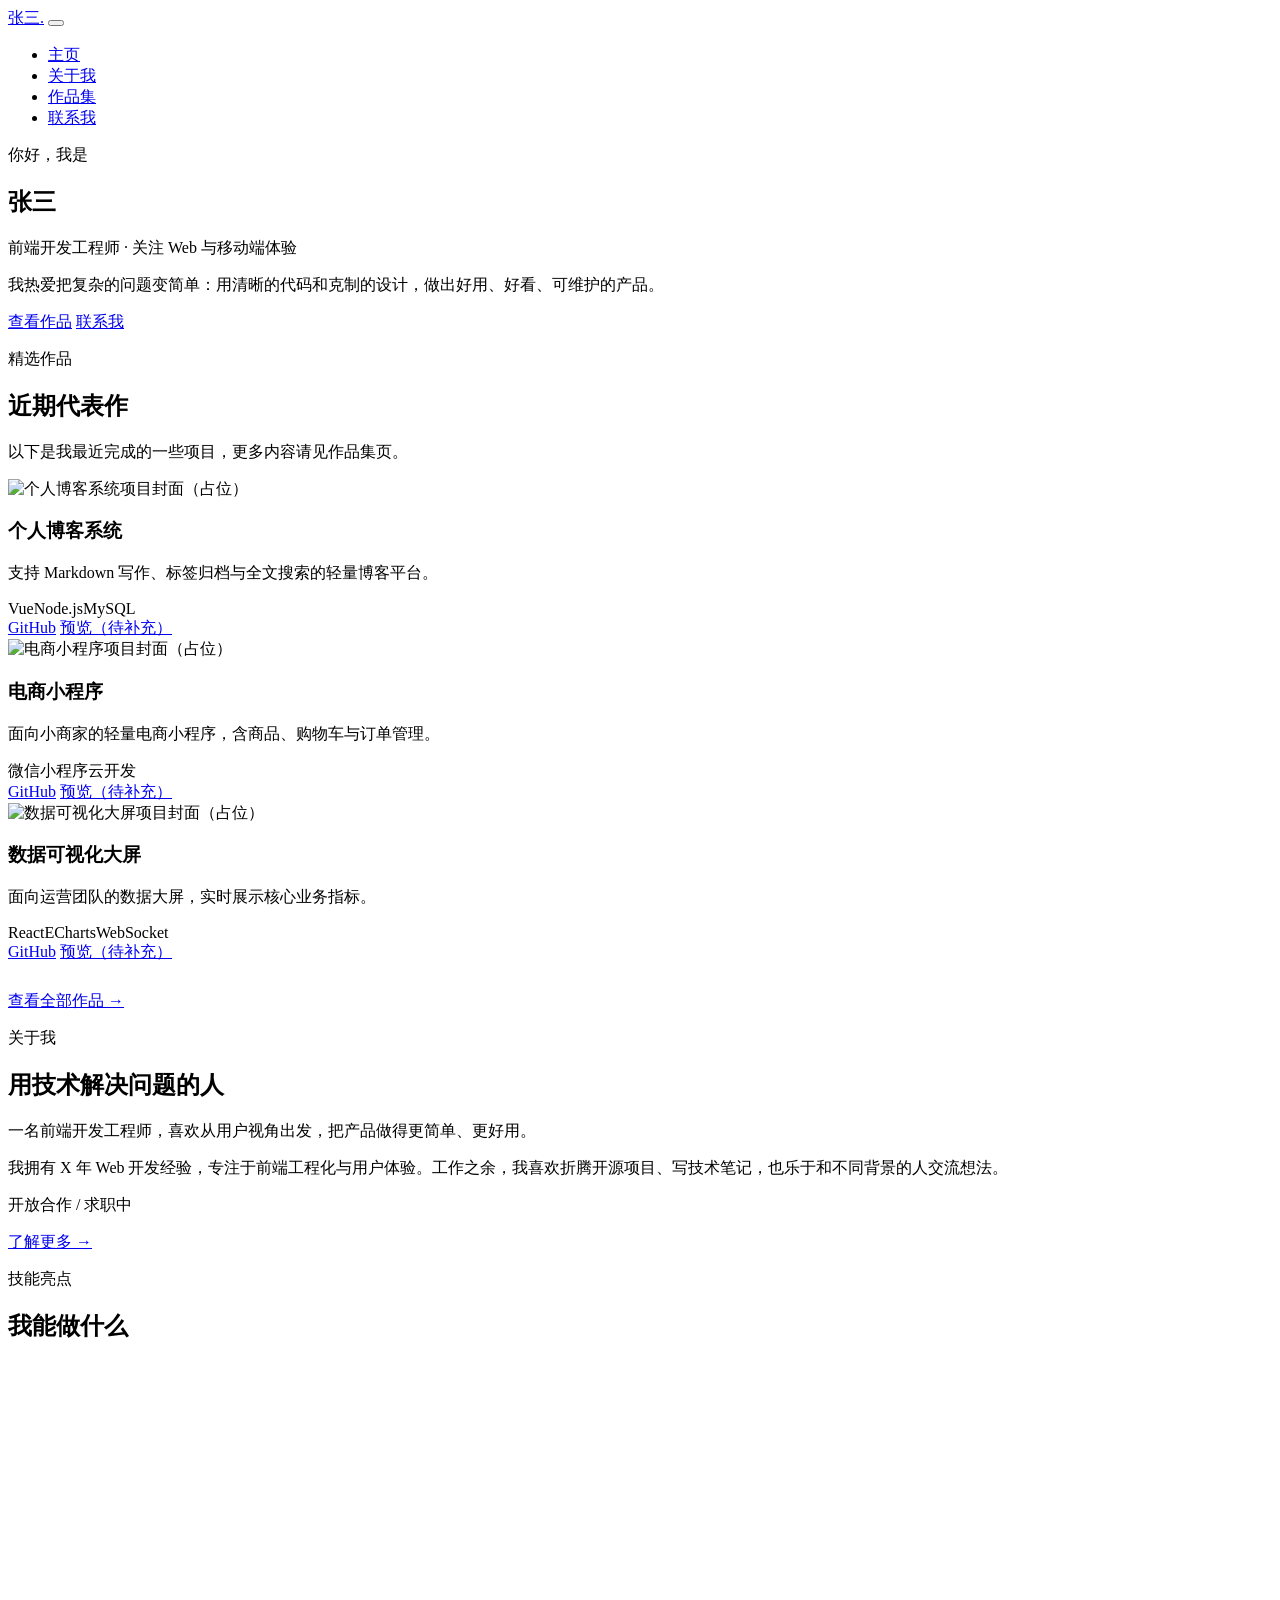
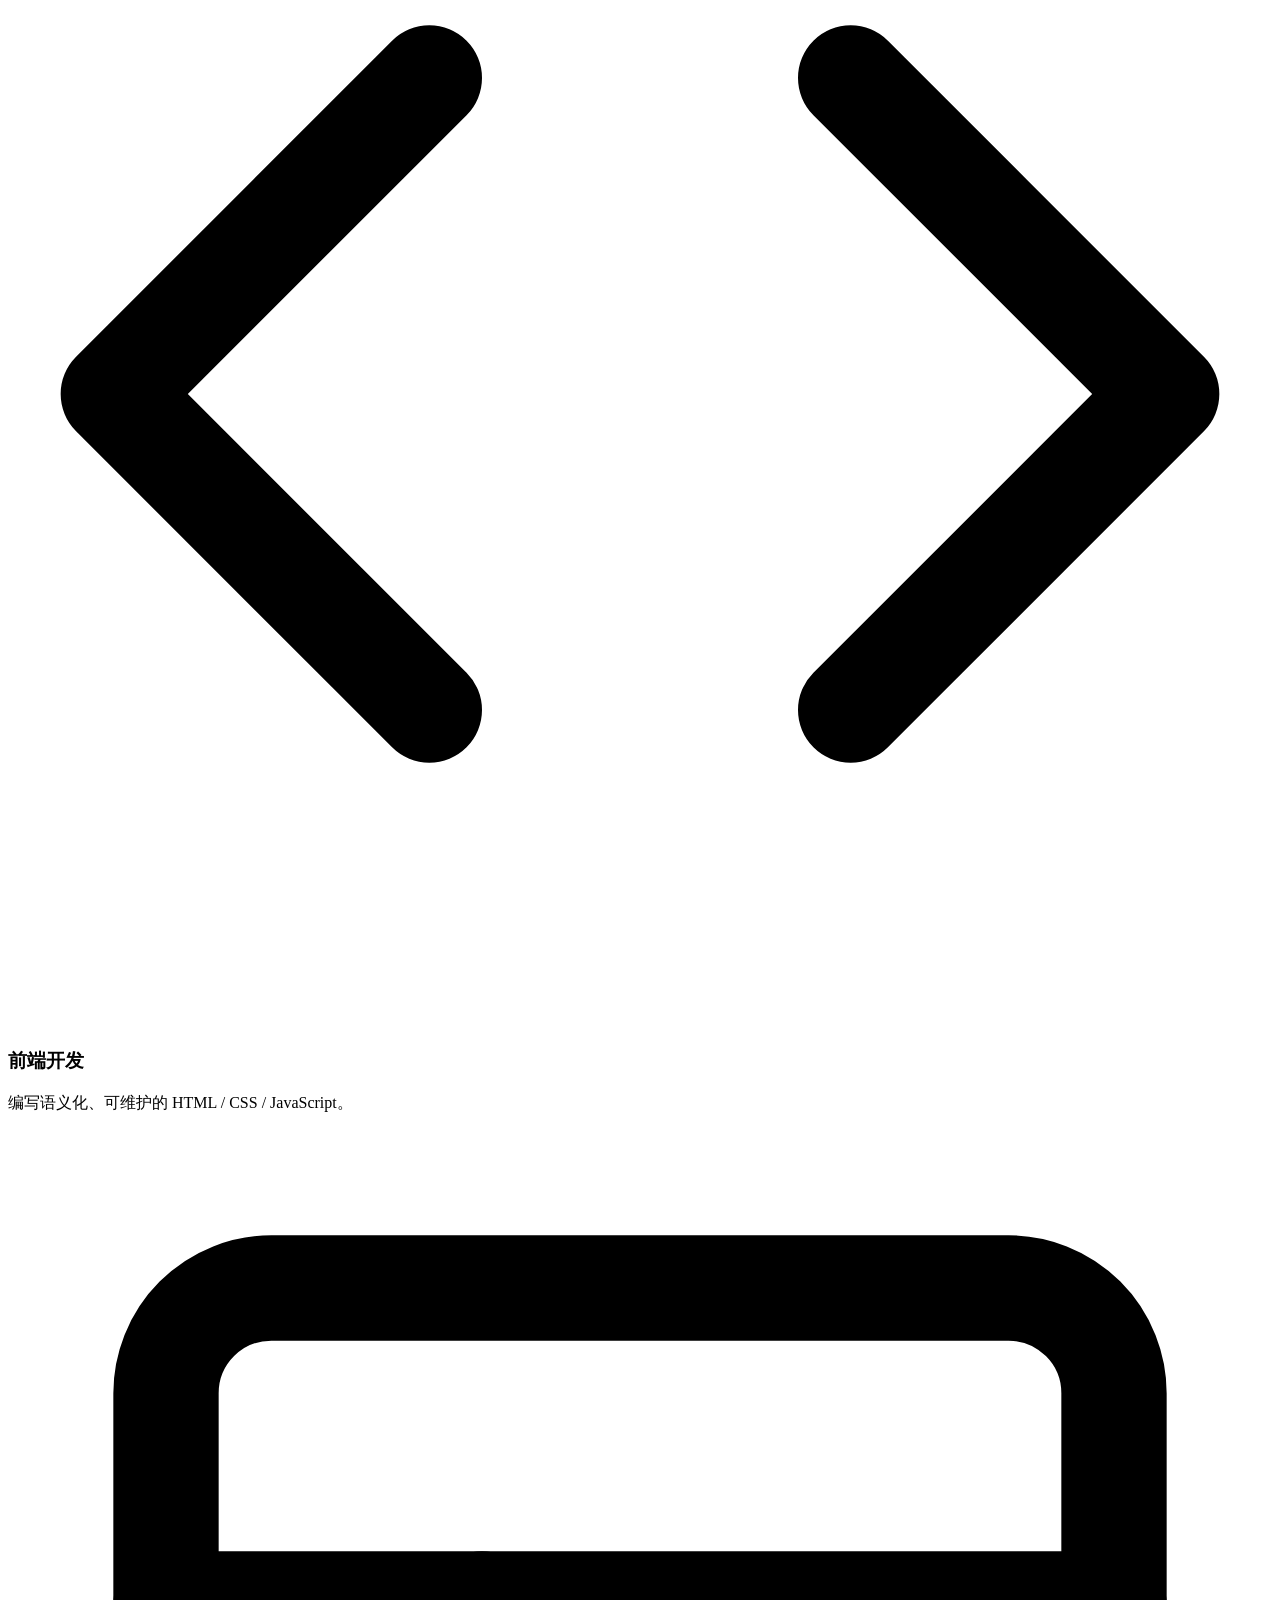
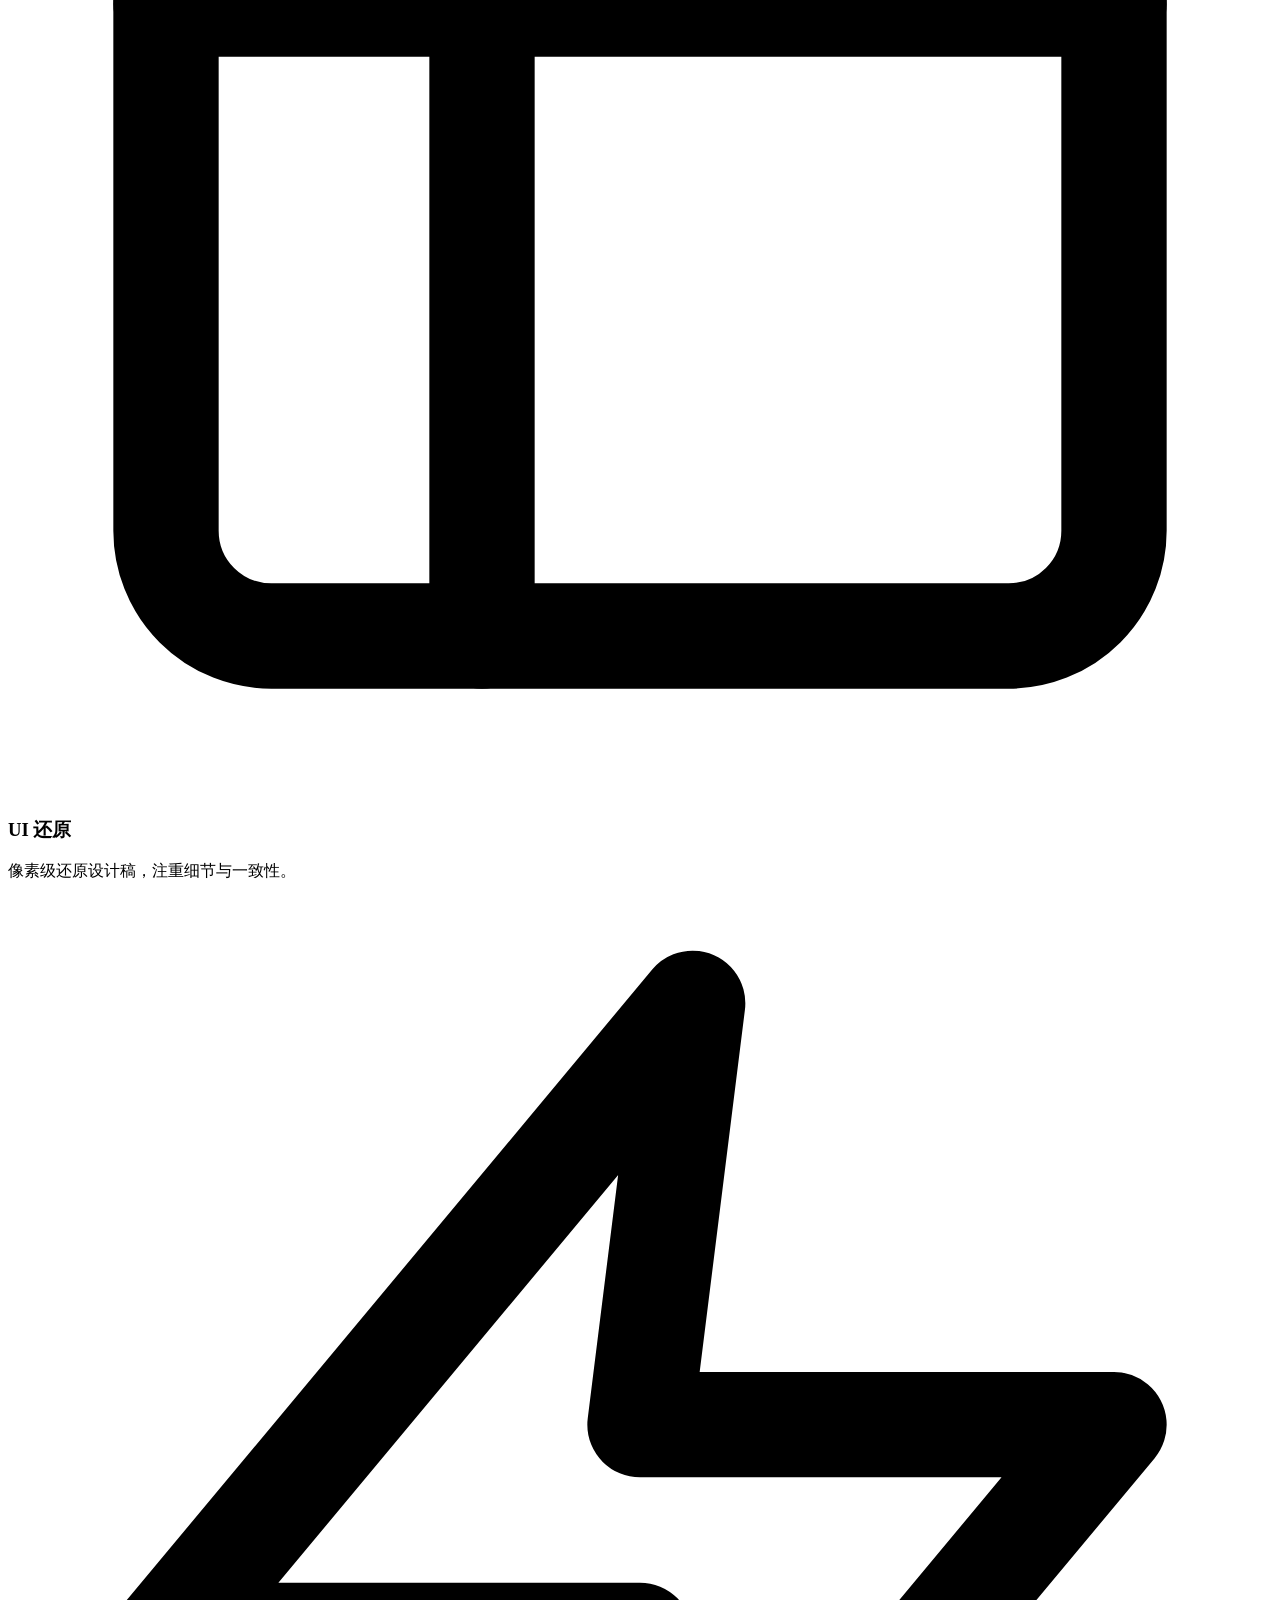
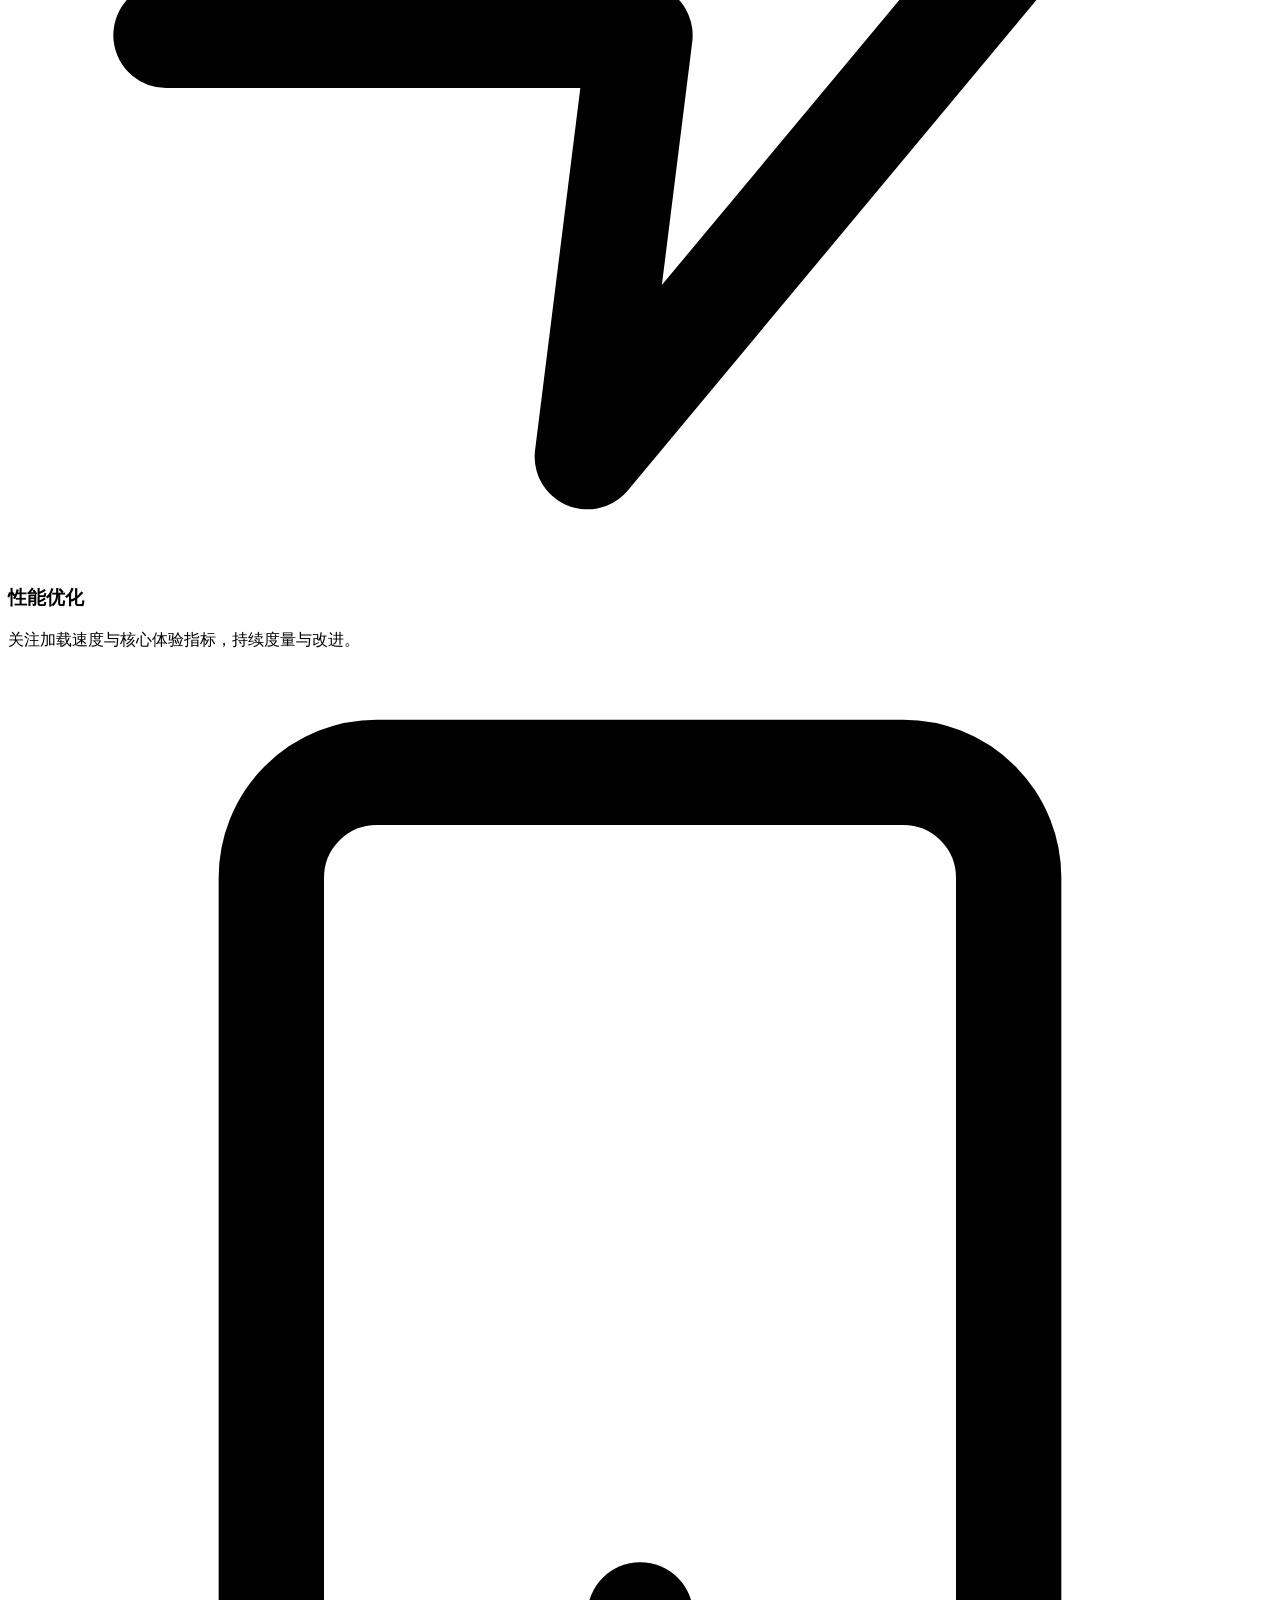
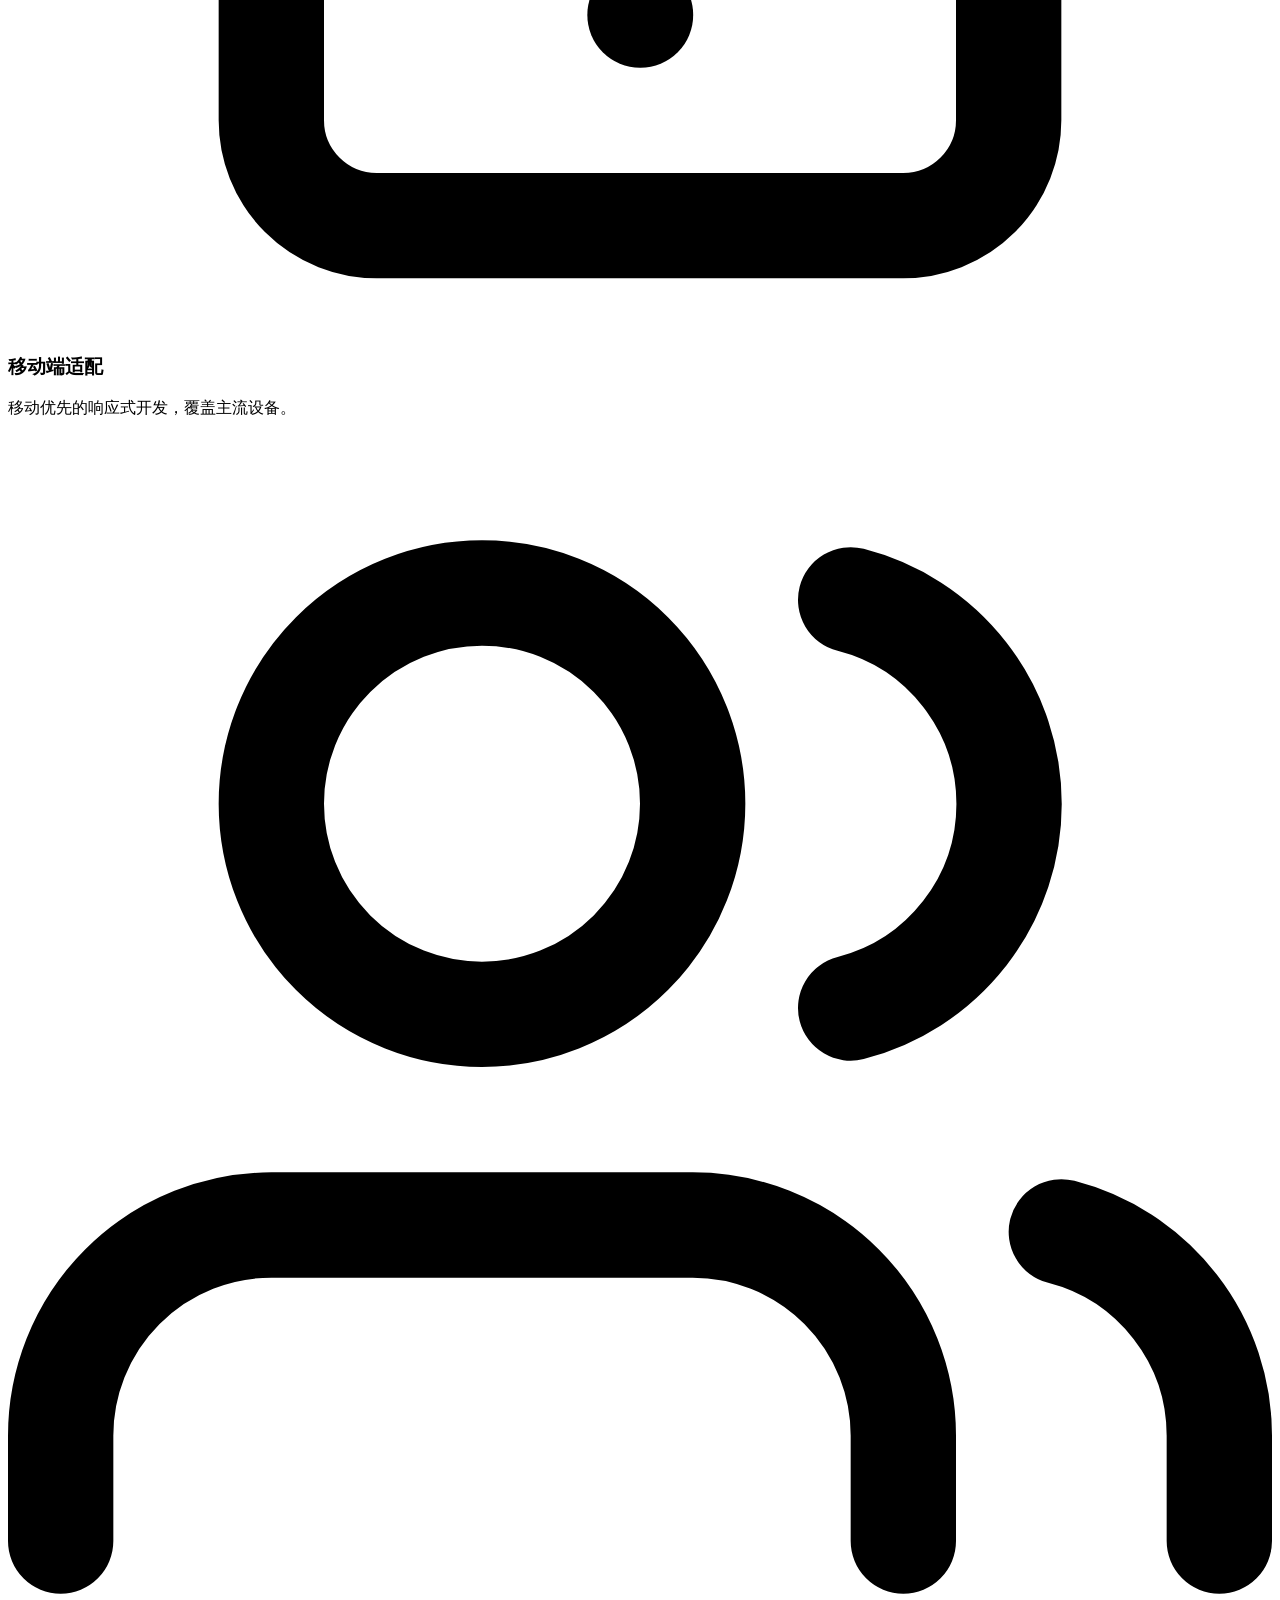
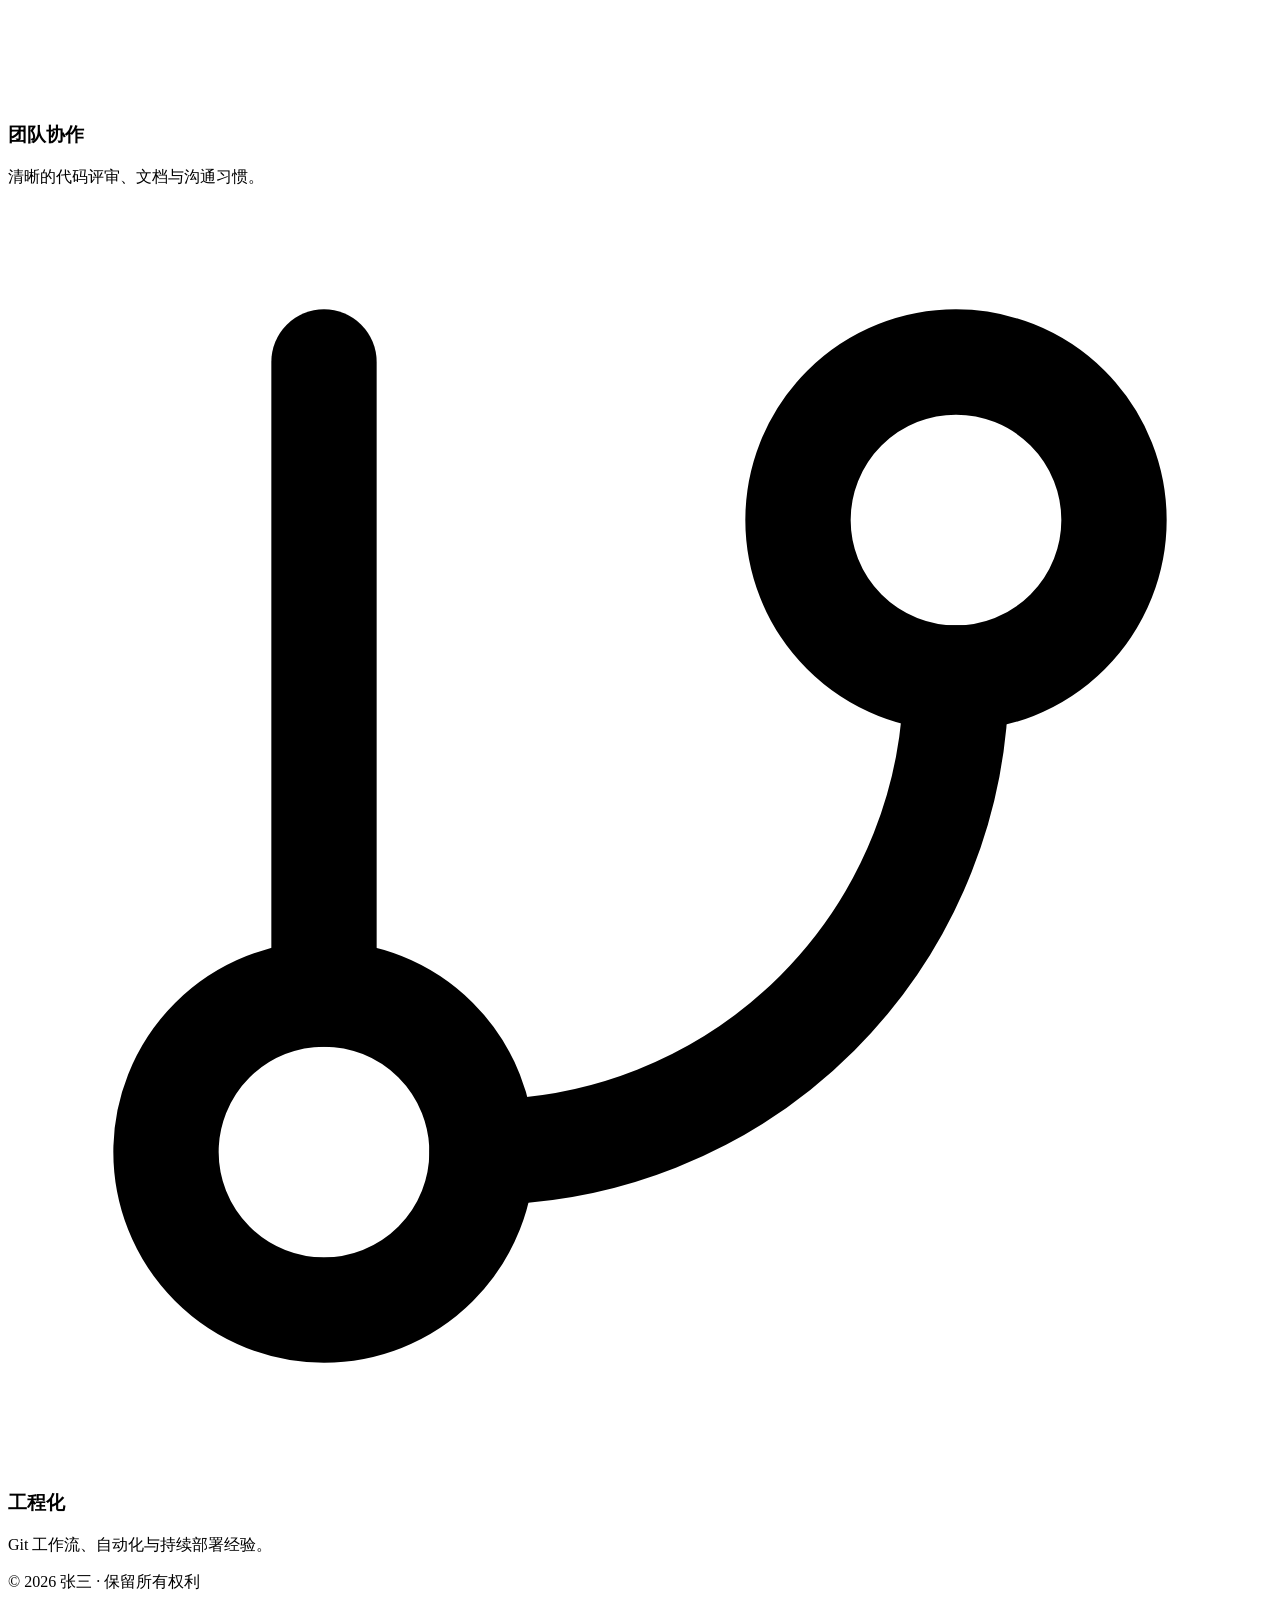
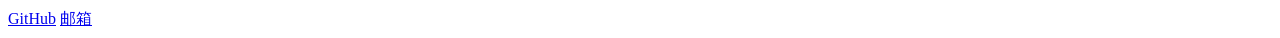
==== index.html @ e6e7509a "Add files via upload" ====
﻿<!DOCTYPE html>
<html lang="zh-CN">
<head>
  <meta charset="UTF-8">
  <meta name="viewport" content="width=device-width, initial-scale=1.0">
  <title>张三 · 个人主页</title>
  <meta name="description" content="张三的个人网站：个人介绍、项目作品与联系方式。前端开发工程师，欢迎交流合作。">
  <link rel="icon" type="image/svg+xml" href="favicon.svg">
  <link rel="stylesheet" href="css/style.css">
  <script>document.documentElement.classList.add("js");</script>
</head>
<body>
  <!-- TODO: 将“张三”等占位内容替换为真实信息 -->
  <header class="site-header">
    <div class="container header-inner">
      <a href="index.html" class="brand">张三<span class="brand-dot">.</span></a>
      <button class="nav-toggle" type="button" aria-label="打开菜单" aria-expanded="false" aria-controls="siteNav">
        <span></span><span></span><span></span>
      </button>
      <nav class="site-nav" id="siteNav" aria-label="主导航">
        <ul>
          <li><a href="index.html" class="nav-link active" aria-current="page">主页</a></li>
          <li><a href="about.html" class="nav-link">关于我</a></li>
          <li><a href="portfolio.html" class="nav-link">作品集</a></li>
          <li><a href="contact.html" class="nav-link">联系我</a></li>
        </ul>
      </nav>
    </div>
  </header>

  <main>
    <!-- Hero -->
    <section class="hero">
      <div class="container reveal">
        <p class="hero-greeting">你好，我是</p>
        <h1 class="hero-name">张三</h1>
        <p class="hero-role">前端开发工程师 · 关注 Web 与移动端体验</p>
        <p class="hero-desc">我热爱把复杂的问题变简单：用清晰的代码和克制的设计，做出好用、好看、可维护的产品。</p>
        <div class="hero-actions">
          <a href="portfolio.html" class="btn btn-primary">查看作品</a>
          <a href="contact.html" class="btn btn-ghost">联系我</a>
        </div>
      </div>
    </section>

    <!-- 精选作品 -->
    <section class="section" id="featured">
      <div class="container">
        <div class="section-head reveal">
          <p class="section-kicker">精选作品</p>
          <h2 class="section-title">近期代表作</h2>
          <p class="section-sub">以下是我最近完成的一些项目，更多内容请见作品集页。</p>
        </div>
        <div class="grid grid-3">
          <article class="card reveal">
            <div class="card-cover">
              <img src="assets/images/projects/project-1.jpg" alt="个人博客系统项目封面（占位）" loading="lazy">
            </div>
            <div class="card-body">
              <h3 class="card-title">个人博客系统</h3>
              <p class="card-desc">支持 Markdown 写作、标签归档与全文搜索的轻量博客平台。</p>
              <div class="tags">
                <span class="tag">Vue</span><span class="tag">Node.js</span><span class="tag">MySQL</span>
              </div>
              <div class="card-links">
                <a class="card-link" href="https://github.com/yourname" target="_blank" rel="noopener">GitHub</a>
                <a class="card-link is-muted" href="#" aria-disabled="true">预览（待补充）</a>
              </div>
            </div>
          </article>
          <article class="card reveal">
            <div class="card-cover">
              <img src="assets/images/projects/project-2.jpg" alt="电商小程序项目封面（占位）" loading="lazy">
            </div>
            <div class="card-body">
              <h3 class="card-title">电商小程序</h3>
              <p class="card-desc">面向小商家的轻量电商小程序，含商品、购物车与订单管理。</p>
              <div class="tags">
                <span class="tag">微信小程序</span><span class="tag">云开发</span>
              </div>
              <div class="card-links">
                <a class="card-link" href="https://github.com/yourname" target="_blank" rel="noopener">GitHub</a>
                <a class="card-link is-muted" href="#" aria-disabled="true">预览（待补充）</a>
              </div>
            </div>
          </article>
          <article class="card reveal">
            <div class="card-cover">
              <img src="assets/images/projects/project-3.jpg" alt="数据可视化大屏项目封面（占位）" loading="lazy">
            </div>
            <div class="card-body">
              <h3 class="card-title">数据可视化大屏</h3>
              <p class="card-desc">面向运营团队的数据大屏，实时展示核心业务指标。</p>
              <div class="tags">
                <span class="tag">React</span><span class="tag">ECharts</span><span class="tag">WebSocket</span>
              </div>
              <div class="card-links">
                <a class="card-link" href="https://github.com/yourname" target="_blank" rel="noopener">GitHub</a>
                <a class="card-link is-muted" href="#" aria-disabled="true">预览（待补充）</a>
              </div>
            </div>
          </article>
        </div>
        <p class="reveal" style="margin-top: 28px;">
          <a href="portfolio.html" class="btn btn-ghost btn-sm">查看全部作品 →</a>
        </p>
      </div>
    </section>

    <!-- 关于我摘要 -->
    <section class="section section-alt" id="about">
      <div class="container">
        <div class="section-head reveal">
          <p class="section-kicker">关于我</p>
          <h2 class="section-title">用技术解决问题的人</h2>
          <p class="section-sub">一名前端开发工程师，喜欢从用户视角出发，把产品做得更简单、更好用。</p>
        </div>
        <div class="reveal">
          <p>我拥有 X 年 Web 开发经验，专注于前端工程化与用户体验。工作之余，我喜欢折腾开源项目、写技术笔记，也乐于和不同背景的人交流想法。</p>
          <p><span class="badge">开放合作 / 求职中</span></p>
          <a href="about.html" class="btn btn-ghost btn-sm">了解更多 →</a>
        </div>
      </div>
    </section>

    <!-- 技能亮点 -->
    <section class="section" id="skills">
      <div class="container">
        <div class="section-head reveal">
          <p class="section-kicker">技能亮点</p>
          <h2 class="section-title">我能做什么</h2>
        </div>
        <div class="skills">
          <div class="skill-item reveal">
            <div class="skill-icon">
              <svg viewBox="0 0 24 24" fill="none" stroke="currentColor" stroke-width="2" stroke-linecap="round" stroke-linejoin="round" aria-hidden="true"><polyline points="16 18 22 12 16 6"/><polyline points="8 6 2 12 8 18"/></svg>
            </div>
            <h3 class="skill-name">前端开发</h3>
            <p class="skill-desc">编写语义化、可维护的 HTML / CSS / JavaScript。</p>
          </div>
          <div class="skill-item reveal">
            <div class="skill-icon">
              <svg viewBox="0 0 24 24" fill="none" stroke="currentColor" stroke-width="2" stroke-linecap="round" stroke-linejoin="round" aria-hidden="true"><rect x="3" y="3" width="18" height="18" rx="2"/><line x1="3" y1="9" x2="21" y2="9"/><line x1="9" y1="21" x2="9" y2="9"/></svg>
            </div>
            <h3 class="skill-name">UI 还原</h3>
            <p class="skill-desc">像素级还原设计稿，注重细节与一致性。</p>
          </div>
          <div class="skill-item reveal">
            <div class="skill-icon">
              <svg viewBox="0 0 24 24" fill="none" stroke="currentColor" stroke-width="2" stroke-linecap="round" stroke-linejoin="round" aria-hidden="true"><polygon points="13 2 3 14 12 14 11 22 21 10 12 10 13 2"/></svg>
            </div>
            <h3 class="skill-name">性能优化</h3>
            <p class="skill-desc">关注加载速度与核心体验指标，持续度量与改进。</p>
          </div>
          <div class="skill-item reveal">
            <div class="skill-icon">
              <svg viewBox="0 0 24 24" fill="none" stroke="currentColor" stroke-width="2" stroke-linecap="round" stroke-linejoin="round" aria-hidden="true"><rect x="5" y="2" width="14" height="20" rx="2"/><line x1="12" y1="18" x2="12.01" y2="18"/></svg>
            </div>
            <h3 class="skill-name">移动端适配</h3>
            <p class="skill-desc">移动优先的响应式开发，覆盖主流设备。</p>
          </div>
          <div class="skill-item reveal">
            <div class="skill-icon">
              <svg viewBox="0 0 24 24" fill="none" stroke="currentColor" stroke-width="2" stroke-linecap="round" stroke-linejoin="round" aria-hidden="true"><path d="M17 21v-2a4 4 0 0 0-4-4H5a4 4 0 0 0-4 4v2"/><circle cx="9" cy="7" r="4"/><path d="M23 21v-2a4 4 0 0 0-3-3.87"/><path d="M16 3.13a4 4 0 0 1 0 7.75"/></svg>
            </div>
            <h3 class="skill-name">团队协作</h3>
            <p class="skill-desc">清晰的代码评审、文档与沟通习惯。</p>
          </div>
          <div class="skill-item reveal">
            <div class="skill-icon">
              <svg viewBox="0 0 24 24" fill="none" stroke="currentColor" stroke-width="2" stroke-linecap="round" stroke-linejoin="round" aria-hidden="true"><line x1="6" y1="3" x2="6" y2="15"/><circle cx="18" cy="6" r="3"/><circle cx="6" cy="18" r="3"/><path d="M18 9a9 9 0 0 1-9 9"/></svg>
            </div>
            <h3 class="skill-name">工程化</h3>
            <p class="skill-desc">Git 工作流、自动化与持续部署经验。</p>
          </div>
        </div>
      </div>
    </section>
  </main>

  <footer class="site-footer">
    <div class="container footer-inner">
      <p>© <span id="year">2026</span> 张三 · 保留所有权利</p>
      <div class="footer-links">
        <a href="https://github.com/yourname" target="_blank" rel="noopener">GitHub</a>
        <a href="mailto:hello@example.com">邮箱</a>
      </div>
    </div>
  </footer>

  <script src="js/main.js"></script>
</body>
</html>
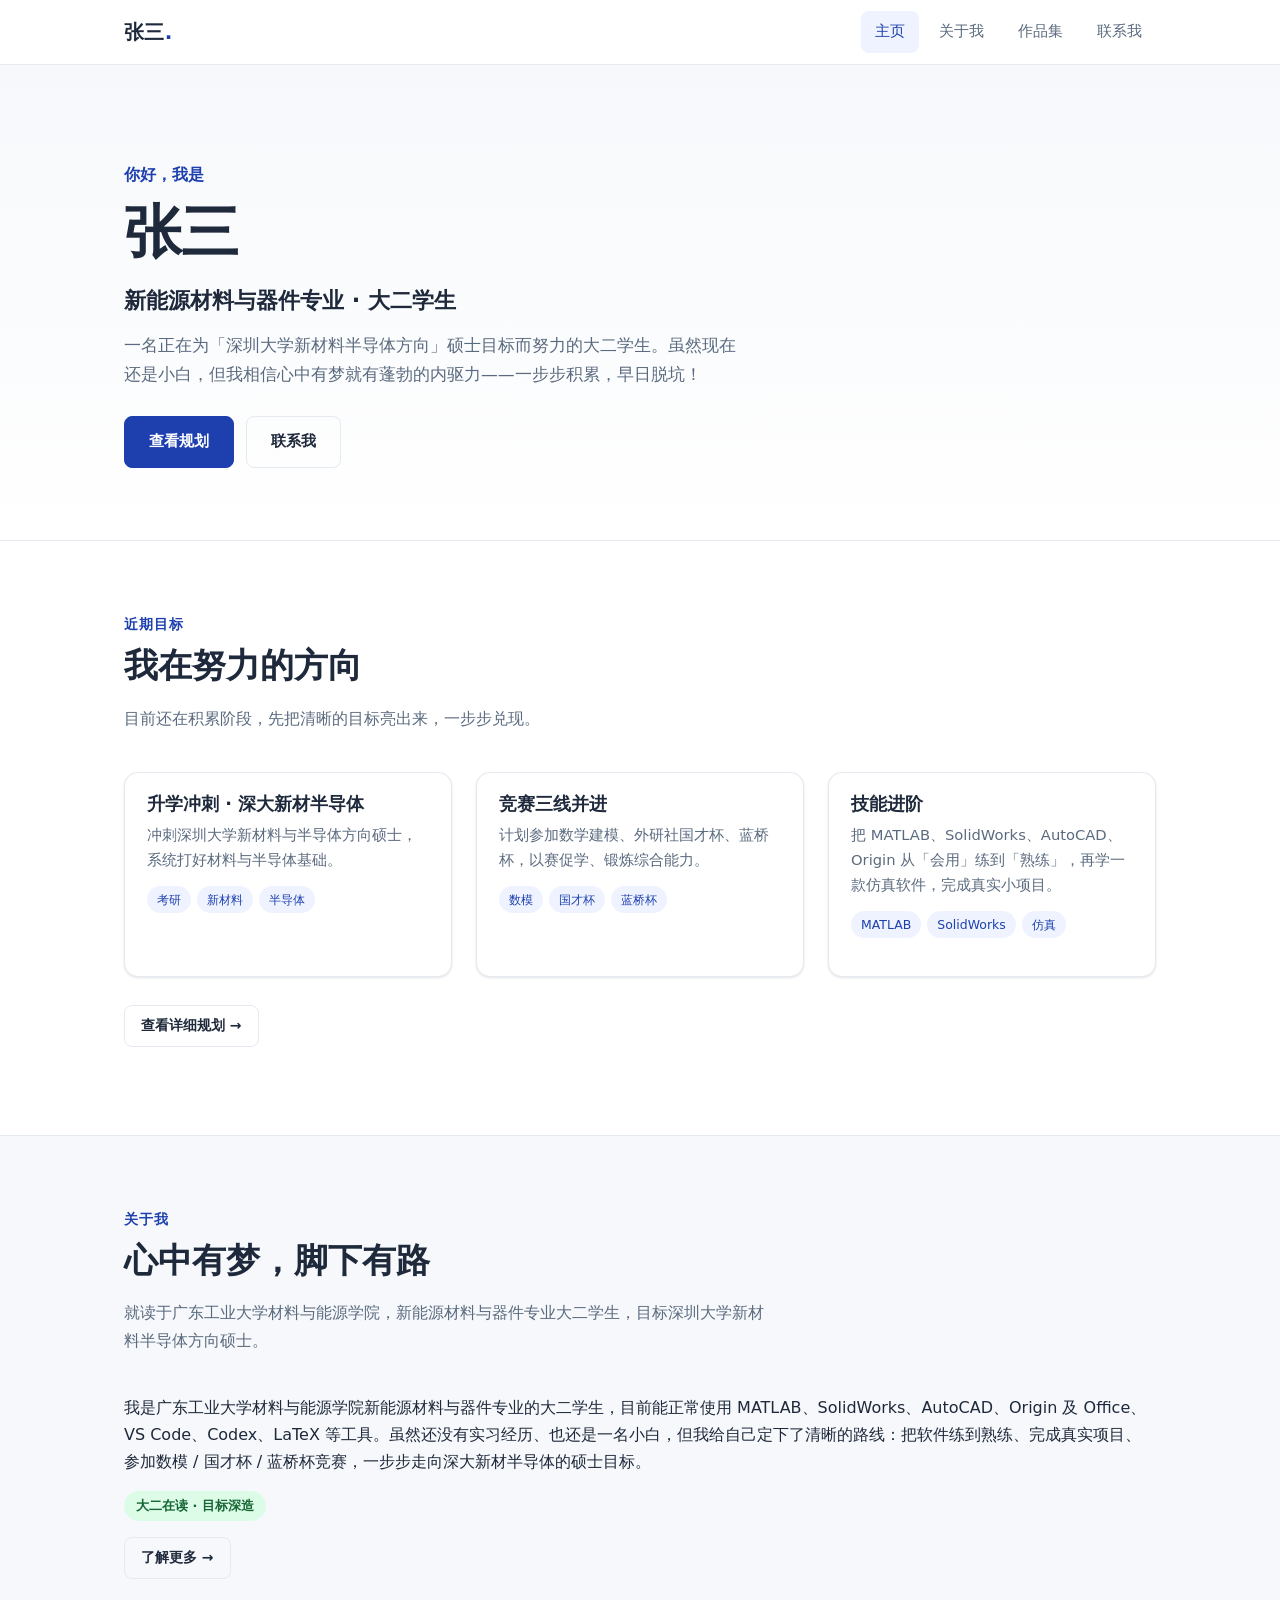
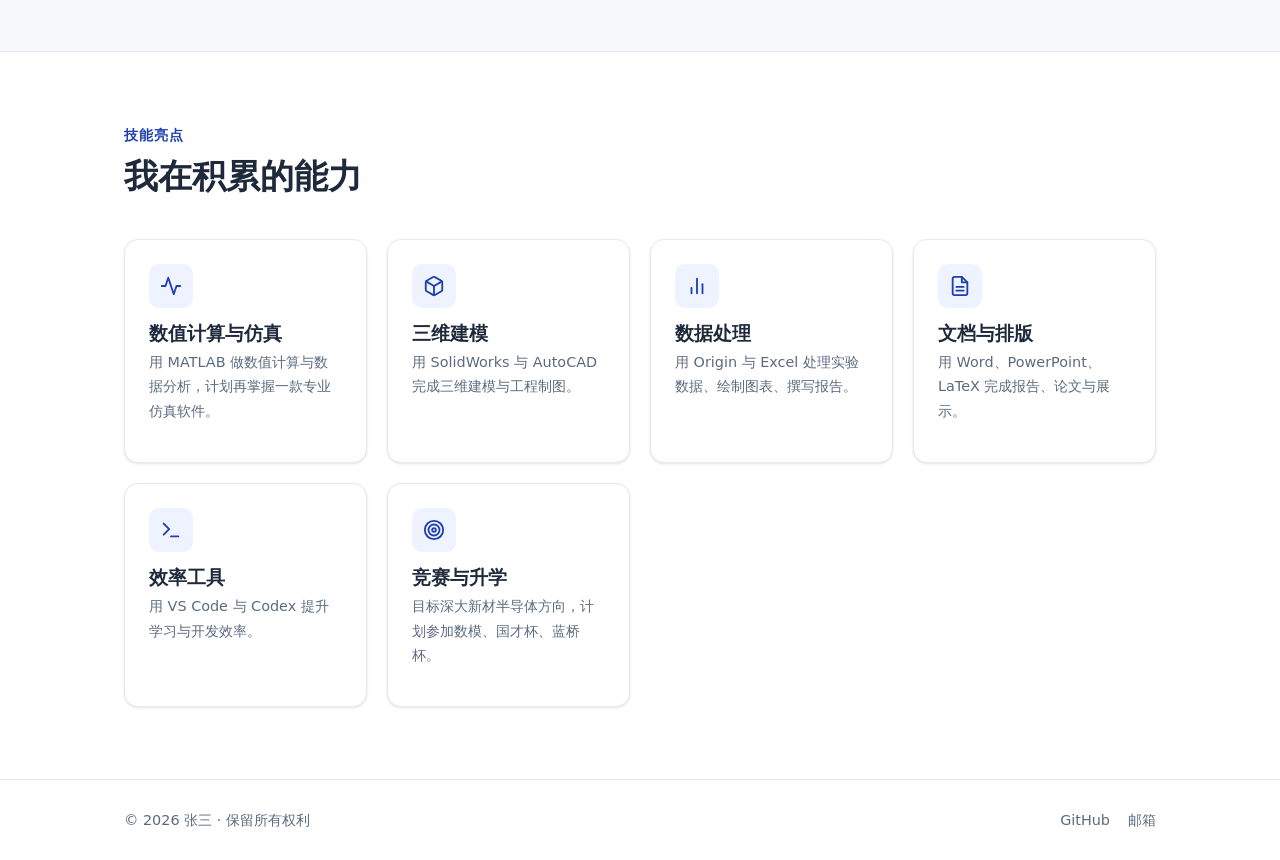
==== commit b3cdb8ec: "Add files via upload" ====
--- a/index.html
+++ b/index.html
@@ -1,193 +1,172 @@
-﻿<!DOCTYPE html>
-<html lang="zh-CN">
-<head>
-  <meta charset="UTF-8">
-  <meta name="viewport" content="width=device-width, initial-scale=1.0">
-  <title>张三 · 个人主页</title>
-  <meta name="description" content="张三的个人网站：个人介绍、项目作品与联系方式。前端开发工程师，欢迎交流合作。">
-  <link rel="icon" type="image/svg+xml" href="favicon.svg">
-  <link rel="stylesheet" href="css/style.css">
-  <script>document.documentElement.classList.add("js");</script>
-</head>
-<body>
-  <!-- TODO: 将“张三”等占位内容替换为真实信息 -->
-  <header class="site-header">
-    <div class="container header-inner">
-      <a href="index.html" class="brand">张三<span class="brand-dot">.</span></a>
-      <button class="nav-toggle" type="button" aria-label="打开菜单" aria-expanded="false" aria-controls="siteNav">
-        <span></span><span></span><span></span>
-      </button>
-      <nav class="site-nav" id="siteNav" aria-label="主导航">
-        <ul>
-          <li><a href="index.html" class="nav-link active" aria-current="page">主页</a></li>
-          <li><a href="about.html" class="nav-link">关于我</a></li>
-          <li><a href="portfolio.html" class="nav-link">作品集</a></li>
-          <li><a href="contact.html" class="nav-link">联系我</a></li>
-        </ul>
-      </nav>
-    </div>
-  </header>
-
-  <main>
-    <!-- Hero -->
-    <section class="hero">
-      <div class="container reveal">
-        <p class="hero-greeting">你好，我是</p>
-        <h1 class="hero-name">张三</h1>
-        <p class="hero-role">前端开发工程师 · 关注 Web 与移动端体验</p>
-        <p class="hero-desc">我热爱把复杂的问题变简单：用清晰的代码和克制的设计，做出好用、好看、可维护的产品。</p>
-        <div class="hero-actions">
-          <a href="portfolio.html" class="btn btn-primary">查看作品</a>
-          <a href="contact.html" class="btn btn-ghost">联系我</a>
-        </div>
-      </div>
-    </section>
-
-    <!-- 精选作品 -->
-    <section class="section" id="featured">
-      <div class="container">
-        <div class="section-head reveal">
-          <p class="section-kicker">精选作品</p>
-          <h2 class="section-title">近期代表作</h2>
-          <p class="section-sub">以下是我最近完成的一些项目，更多内容请见作品集页。</p>
-        </div>
-        <div class="grid grid-3">
-          <article class="card reveal">
-            <div class="card-cover">
-              <img src="assets/images/projects/project-1.jpg" alt="个人博客系统项目封面（占位）" loading="lazy">
-            </div>
-            <div class="card-body">
-              <h3 class="card-title">个人博客系统</h3>
-              <p class="card-desc">支持 Markdown 写作、标签归档与全文搜索的轻量博客平台。</p>
-              <div class="tags">
-                <span class="tag">Vue</span><span class="tag">Node.js</span><span class="tag">MySQL</span>
-              </div>
-              <div class="card-links">
-                <a class="card-link" href="https://github.com/yourname" target="_blank" rel="noopener">GitHub</a>
-                <a class="card-link is-muted" href="#" aria-disabled="true">预览（待补充）</a>
-              </div>
-            </div>
-          </article>
-          <article class="card reveal">
-            <div class="card-cover">
-              <img src="assets/images/projects/project-2.jpg" alt="电商小程序项目封面（占位）" loading="lazy">
-            </div>
-            <div class="card-body">
-              <h3 class="card-title">电商小程序</h3>
-              <p class="card-desc">面向小商家的轻量电商小程序，含商品、购物车与订单管理。</p>
-              <div class="tags">
-                <span class="tag">微信小程序</span><span class="tag">云开发</span>
-              </div>
-              <div class="card-links">
-                <a class="card-link" href="https://github.com/yourname" target="_blank" rel="noopener">GitHub</a>
-                <a class="card-link is-muted" href="#" aria-disabled="true">预览（待补充）</a>
-              </div>
-            </div>
-          </article>
-          <article class="card reveal">
-            <div class="card-cover">
-              <img src="assets/images/projects/project-3.jpg" alt="数据可视化大屏项目封面（占位）" loading="lazy">
-            </div>
-            <div class="card-body">
-              <h3 class="card-title">数据可视化大屏</h3>
-              <p class="card-desc">面向运营团队的数据大屏，实时展示核心业务指标。</p>
-              <div class="tags">
-                <span class="tag">React</span><span class="tag">ECharts</span><span class="tag">WebSocket</span>
-              </div>
-              <div class="card-links">
-                <a class="card-link" href="https://github.com/yourname" target="_blank" rel="noopener">GitHub</a>
-                <a class="card-link is-muted" href="#" aria-disabled="true">预览（待补充）</a>
-              </div>
-            </div>
-          </article>
-        </div>
-        <p class="reveal" style="margin-top: 28px;">
-          <a href="portfolio.html" class="btn btn-ghost btn-sm">查看全部作品 →</a>
-        </p>
-      </div>
-    </section>
-
-    <!-- 关于我摘要 -->
-    <section class="section section-alt" id="about">
-      <div class="container">
-        <div class="section-head reveal">
-          <p class="section-kicker">关于我</p>
-          <h2 class="section-title">用技术解决问题的人</h2>
-          <p class="section-sub">一名前端开发工程师，喜欢从用户视角出发，把产品做得更简单、更好用。</p>
-        </div>
-        <div class="reveal">
-          <p>我拥有 X 年 Web 开发经验，专注于前端工程化与用户体验。工作之余，我喜欢折腾开源项目、写技术笔记，也乐于和不同背景的人交流想法。</p>
-          <p><span class="badge">开放合作 / 求职中</span></p>
-          <a href="about.html" class="btn btn-ghost btn-sm">了解更多 →</a>
-        </div>
-      </div>
-    </section>
-
-    <!-- 技能亮点 -->
-    <section class="section" id="skills">
-      <div class="container">
-        <div class="section-head reveal">
-          <p class="section-kicker">技能亮点</p>
-          <h2 class="section-title">我能做什么</h2>
-        </div>
-        <div class="skills">
-          <div class="skill-item reveal">
-            <div class="skill-icon">
-              <svg viewBox="0 0 24 24" fill="none" stroke="currentColor" stroke-width="2" stroke-linecap="round" stroke-linejoin="round" aria-hidden="true"><polyline points="16 18 22 12 16 6"/><polyline points="8 6 2 12 8 18"/></svg>
-            </div>
-            <h3 class="skill-name">前端开发</h3>
-            <p class="skill-desc">编写语义化、可维护的 HTML / CSS / JavaScript。</p>
-          </div>
-          <div class="skill-item reveal">
-            <div class="skill-icon">
-              <svg viewBox="0 0 24 24" fill="none" stroke="currentColor" stroke-width="2" stroke-linecap="round" stroke-linejoin="round" aria-hidden="true"><rect x="3" y="3" width="18" height="18" rx="2"/><line x1="3" y1="9" x2="21" y2="9"/><line x1="9" y1="21" x2="9" y2="9"/></svg>
-            </div>
-            <h3 class="skill-name">UI 还原</h3>
-            <p class="skill-desc">像素级还原设计稿，注重细节与一致性。</p>
-          </div>
-          <div class="skill-item reveal">
-            <div class="skill-icon">
-              <svg viewBox="0 0 24 24" fill="none" stroke="currentColor" stroke-width="2" stroke-linecap="round" stroke-linejoin="round" aria-hidden="true"><polygon points="13 2 3 14 12 14 11 22 21 10 12 10 13 2"/></svg>
-            </div>
-            <h3 class="skill-name">性能优化</h3>
-            <p class="skill-desc">关注加载速度与核心体验指标，持续度量与改进。</p>
-          </div>
-          <div class="skill-item reveal">
-            <div class="skill-icon">
-              <svg viewBox="0 0 24 24" fill="none" stroke="currentColor" stroke-width="2" stroke-linecap="round" stroke-linejoin="round" aria-hidden="true"><rect x="5" y="2" width="14" height="20" rx="2"/><line x1="12" y1="18" x2="12.01" y2="18"/></svg>
-            </div>
-            <h3 class="skill-name">移动端适配</h3>
-            <p class="skill-desc">移动优先的响应式开发，覆盖主流设备。</p>
-          </div>
-          <div class="skill-item reveal">
-            <div class="skill-icon">
-              <svg viewBox="0 0 24 24" fill="none" stroke="currentColor" stroke-width="2" stroke-linecap="round" stroke-linejoin="round" aria-hidden="true"><path d="M17 21v-2a4 4 0 0 0-4-4H5a4 4 0 0 0-4 4v2"/><circle cx="9" cy="7" r="4"/><path d="M23 21v-2a4 4 0 0 0-3-3.87"/><path d="M16 3.13a4 4 0 0 1 0 7.75"/></svg>
-            </div>
-            <h3 class="skill-name">团队协作</h3>
-            <p class="skill-desc">清晰的代码评审、文档与沟通习惯。</p>
-          </div>
-          <div class="skill-item reveal">
-            <div class="skill-icon">
-              <svg viewBox="0 0 24 24" fill="none" stroke="currentColor" stroke-width="2" stroke-linecap="round" stroke-linejoin="round" aria-hidden="true"><line x1="6" y1="3" x2="6" y2="15"/><circle cx="18" cy="6" r="3"/><circle cx="6" cy="18" r="3"/><path d="M18 9a9 9 0 0 1-9 9"/></svg>
-            </div>
-            <h3 class="skill-name">工程化</h3>
-            <p class="skill-desc">Git 工作流、自动化与持续部署经验。</p>
-          </div>
-        </div>
-      </div>
-    </section>
-  </main>
-
-  <footer class="site-footer">
-    <div class="container footer-inner">
-      <p>© <span id="year">2026</span> 张三 · 保留所有权利</p>
-      <div class="footer-links">
-        <a href="https://github.com/yourname" target="_blank" rel="noopener">GitHub</a>
-        <a href="mailto:hello@example.com">邮箱</a>
-      </div>
-    </div>
-  </footer>
-
-  <script src="js/main.js"></script>
-</body>
+﻿<!DOCTYPE html>
+<html lang="zh-CN">
+<head>
+  <meta charset="UTF-8">
+  <meta name="viewport" content="width=device-width, initial-scale=1.0">
+  <title>张三 · 新能源材料与器件</title>
+  <meta name="description" content="新能源材料与器件专业大二学生的个人主页：学习成长、技能与目标，冲刺深圳大学新材料半导体方向硕士。">
+  <link rel="icon" type="image/svg+xml" href="favicon.svg">
+  <link rel="stylesheet" href="css/style.css">
+  <script>document.documentElement.classList.add("js");</script>
+</head>
+<body>
+  <!-- TODO: 将“张三”替换为你的真实姓名 -->
+  <header class="site-header">
+    <div class="container header-inner">
+      <a href="index.html" class="brand">张三<span class="brand-dot">.</span></a>
+      <button class="nav-toggle" type="button" aria-label="打开菜单" aria-expanded="false" aria-controls="siteNav">
+        <span></span><span></span><span></span>
+      </button>
+      <nav class="site-nav" id="siteNav" aria-label="主导航">
+        <ul>
+          <li><a href="index.html" class="nav-link active" aria-current="page">主页</a></li>
+          <li><a href="about.html" class="nav-link">关于我</a></li>
+          <li><a href="portfolio.html" class="nav-link">作品集</a></li>
+          <li><a href="contact.html" class="nav-link">联系我</a></li>
+        </ul>
+      </nav>
+    </div>
+  </header>
+
+  <main>
+    <!-- Hero -->
+    <section class="hero">
+      <div class="container reveal">
+        <p class="hero-greeting">你好，我是</p>
+        <h1 class="hero-name">张三</h1>
+        <p class="hero-role">新能源材料与器件专业 · 大二学生</p>
+        <p class="hero-desc">一名正在为「深圳大学新材料半导体方向」硕士目标而努力的大二学生。虽然现在还是小白，但我相信心中有梦就有蓬勃的内驱力——一步步积累，早日脱坑！</p>
+        <div class="hero-actions">
+          <a href="portfolio.html" class="btn btn-primary">查看规划</a>
+          <a href="contact.html" class="btn btn-ghost">联系我</a>
+        </div>
+      </div>
+    </section>
+
+    <!-- 近期目标 -->
+    <section class="section" id="featured">
+      <div class="container">
+        <div class="section-head reveal">
+          <p class="section-kicker">近期目标</p>
+          <h2 class="section-title">我在努力的方向</h2>
+          <p class="section-sub">目前还在积累阶段，先把清晰的目标亮出来，一步步兑现。</p>
+        </div>
+        <div class="grid grid-3">
+          <article class="card reveal">
+            <div class="card-body">
+              <h3 class="card-title">升学冲刺 · 深大新材半导体</h3>
+              <p class="card-desc">冲刺深圳大学新材料与半导体方向硕士，系统打好材料与半导体基础。</p>
+              <div class="tags">
+                <span class="tag">考研</span><span class="tag">新材料</span><span class="tag">半导体</span>
+              </div>
+            </div>
+          </article>
+          <article class="card reveal">
+            <div class="card-body">
+              <h3 class="card-title">竞赛三线并进</h3>
+              <p class="card-desc">计划参加数学建模、外研社国才杯、蓝桥杯，以赛促学、锻炼综合能力。</p>
+              <div class="tags">
+                <span class="tag">数模</span><span class="tag">国才杯</span><span class="tag">蓝桥杯</span>
+              </div>
+            </div>
+          </article>
+          <article class="card reveal">
+            <div class="card-body">
+              <h3 class="card-title">技能进阶</h3>
+              <p class="card-desc">把 MATLAB、SolidWorks、AutoCAD、Origin 从「会用」练到「熟练」，再学一款仿真软件，完成真实小项目。</p>
+              <div class="tags">
+                <span class="tag">MATLAB</span><span class="tag">SolidWorks</span><span class="tag">仿真</span>
+              </div>
+            </div>
+          </article>
+        </div>
+        <p class="reveal" style="margin-top: 28px;">
+          <a href="portfolio.html" class="btn btn-ghost btn-sm">查看详细规划 →</a>
+        </p>
+      </div>
+    </section>
+
+    <!-- 关于我摘要 -->
+    <section class="section section-alt" id="about">
+      <div class="container">
+        <div class="section-head reveal">
+          <p class="section-kicker">关于我</p>
+          <h2 class="section-title">心中有梦，脚下有路</h2>
+          <p class="section-sub">就读于广东工业大学材料与能源学院，新能源材料与器件专业大二学生，目标深圳大学新材料半导体方向硕士。</p>
+        </div>
+        <div class="reveal">
+          <p>我是广东工业大学材料与能源学院新能源材料与器件专业的大二学生，目前能正常使用 MATLAB、SolidWorks、AutoCAD、Origin 及 Office、VS Code、Codex、LaTeX 等工具。虽然还没有实习经历、也还是一名小白，但我给自己定下了清晰的路线：把软件练到熟练、完成真实项目、参加数模 / 国才杯 / 蓝桥杯竞赛，一步步走向深大新材半导体的硕士目标。</p>
+          <p><span class="badge">大二在读 · 目标深造</span></p>
+          <a href="about.html" class="btn btn-ghost btn-sm">了解更多 →</a>
+        </div>
+      </div>
+    </section>
+
+    <!-- 技能亮点 -->
+    <section class="section" id="skills">
+      <div class="container">
+        <div class="section-head reveal">
+          <p class="section-kicker">技能亮点</p>
+          <h2 class="section-title">我在积累的能力</h2>
+        </div>
+        <div class="skills">
+          <div class="skill-item reveal">
+            <div class="skill-icon">
+              <svg viewBox="0 0 24 24" fill="none" stroke="currentColor" stroke-width="2" stroke-linecap="round" stroke-linejoin="round" aria-hidden="true"><polyline points="22 12 18 12 15 21 9 3 6 12 2 12"/></svg>
+            </div>
+            <h3 class="skill-name">数值计算与仿真</h3>
+            <p class="skill-desc">用 MATLAB 做数值计算与数据分析，计划再掌握一款专业仿真软件。</p>
+          </div>
+          <div class="skill-item reveal">
+            <div class="skill-icon">
+              <svg viewBox="0 0 24 24" fill="none" stroke="currentColor" stroke-width="2" stroke-linecap="round" stroke-linejoin="round" aria-hidden="true"><path d="M21 16V8a2 2 0 0 0-1-1.73l-7-4a2 2 0 0 0-2 0l-7 4A2 2 0 0 0 3 8v8a2 2 0 0 0 1 1.73l7 4a2 2 0 0 0 2 0l7-4A2 2 0 0 0 21 16z"/><polyline points="3.27 6.96 12 12.01 20.73 6.96"/><line x1="12" y1="22.08" x2="12" y2="12"/></svg>
+            </div>
+            <h3 class="skill-name">三维建模</h3>
+            <p class="skill-desc">用 SolidWorks 与 AutoCAD 完成三维建模与工程制图。</p>
+          </div>
+          <div class="skill-item reveal">
+            <div class="skill-icon">
+              <svg viewBox="0 0 24 24" fill="none" stroke="currentColor" stroke-width="2" stroke-linecap="round" stroke-linejoin="round" aria-hidden="true"><line x1="18" y1="20" x2="18" y2="10"/><line x1="12" y1="20" x2="12" y2="4"/><line x1="6" y1="20" x2="6" y2="14"/></svg>
+            </div>
+            <h3 class="skill-name">数据处理</h3>
+            <p class="skill-desc">用 Origin 与 Excel 处理实验数据、绘制图表、撰写报告。</p>
+          </div>
+          <div class="skill-item reveal">
+            <div class="skill-icon">
+              <svg viewBox="0 0 24 24" fill="none" stroke="currentColor" stroke-width="2" stroke-linecap="round" stroke-linejoin="round" aria-hidden="true"><path d="M14 2H6a2 2 0 0 0-2 2v16a2 2 0 0 0 2 2h12a2 2 0 0 0 2-2V8z"/><polyline points="14 2 14 8 20 8"/><line x1="16" y1="13" x2="8" y2="13"/><line x1="16" y1="17" x2="8" y2="17"/></svg>
+            </div>
+            <h3 class="skill-name">文档与排版</h3>
+            <p class="skill-desc">用 Word、PowerPoint、LaTeX 完成报告、论文与展示。</p>
+          </div>
+          <div class="skill-item reveal">
+            <div class="skill-icon">
+              <svg viewBox="0 0 24 24" fill="none" stroke="currentColor" stroke-width="2" stroke-linecap="round" stroke-linejoin="round" aria-hidden="true"><polyline points="4 17 10 11 4 5"/><line x1="12" y1="19" x2="20" y2="19"/></svg>
+            </div>
+            <h3 class="skill-name">效率工具</h3>
+            <p class="skill-desc">用 VS Code 与 Codex 提升学习与开发效率。</p>
+          </div>
+          <div class="skill-item reveal">
+            <div class="skill-icon">
+              <svg viewBox="0 0 24 24" fill="none" stroke="currentColor" stroke-width="2" stroke-linecap="round" stroke-linejoin="round" aria-hidden="true"><circle cx="12" cy="12" r="10"/><circle cx="12" cy="12" r="6"/><circle cx="12" cy="12" r="2"/></svg>
+            </div>
+            <h3 class="skill-name">竞赛与升学</h3>
+            <p class="skill-desc">目标深大新材半导体方向，计划参加数模、国才杯、蓝桥杯。</p>
+          </div>
+        </div>
+      </div>
+    </section>
+  </main>
+
+  <footer class="site-footer">
+    <div class="container footer-inner">
+      <p>© <span id="year">2026</span> 张三 · 保留所有权利</p>
+      <div class="footer-links">
+        <a href="https://github.com/LunarCry233" target="_blank" rel="noopener">GitHub</a>
+        <a href="mailto:ly2708263799@gmail.com">邮箱</a>
+      </div>
+    </div>
+  </footer>
+
+  <script src="js/main.js"></script>
+</body>
 </html>
--- a/css/style.css
+++ b/css/style.css
@@ -0,0 +1,299 @@
+﻿/* ============================================================
+   个人网站全局样式
+   设计：简洁 / 专业 / 深蓝强调色 / 大量留白 / 卡片式布局
+   ============================================================ */
+
+:root {
+  --bg: #ffffff;
+  --bg-soft: #f6f8fb;
+  --text: #1e293b;
+  --text-muted: #5b6b7f;
+  --accent: #1e40af;
+  --accent-hover: #1e3a8a;
+  --accent-soft: #eef3ff;
+  --border: #e5eaf1;
+  --card-bg: #ffffff;
+  --radius: 14px;
+  --radius-sm: 8px;
+  --shadow-sm: 0 1px 2px rgba(15, 23, 42, .05), 0 1px 3px rgba(15, 23, 42, .07);
+  --shadow-md: 0 10px 30px rgba(15, 23, 42, .09);
+  --maxw: 1080px;
+  --font: "PingFang SC", "Hiragino Sans GB", "Microsoft YaHei", "Noto Sans SC", system-ui, -apple-system, "Segoe UI", sans-serif;
+}
+
+/* ---------- 基础 ---------- */
+*, *::before, *::after { box-sizing: border-box; }
+html { scroll-behavior: smooth; }
+body {
+  margin: 0;
+  font-family: var(--font);
+  color: var(--text);
+  background: var(--bg);
+  line-height: 1.7;
+  -webkit-font-smoothing: antialiased;
+}
+img { max-width: 100%; display: block; }
+a { color: var(--accent); text-decoration: none; }
+h1, h2, h3, h4 { line-height: 1.3; margin: 0 0 .5em; }
+p { margin: 0 0 1em; }
+ul { margin: 0; padding: 0; list-style: none; }
+main { min-height: 60vh; }
+section[id] { scroll-margin-top: 84px; }
+.container { width: 100%; max-width: var(--maxw); margin: 0 auto; padding: 0 24px; }
+
+/* ---------- 顶部导航 ---------- */
+.site-header {
+  position: sticky;
+  top: 0;
+  z-index: 50;
+  background: rgba(255, 255, 255, .88);
+  backdrop-filter: blur(8px);
+  border-bottom: 1px solid var(--border);
+}
+.header-inner { display: flex; align-items: center; justify-content: space-between; height: 64px; }
+.brand { font-size: 1.25rem; font-weight: 700; color: var(--text); letter-spacing: .02em; }
+.brand-dot { color: var(--accent); }
+.site-nav ul { display: flex; gap: 6px; }
+.nav-link {
+  display: block;
+  padding: 8px 14px;
+  border-radius: var(--radius-sm);
+  color: var(--text-muted);
+  font-size: .95rem;
+  font-weight: 500;
+  transition: color .2s, background-color .2s;
+}
+.nav-link:hover { color: var(--text); background: var(--bg-soft); }
+.nav-link.active { color: var(--accent); background: var(--accent-soft); }
+
+.nav-toggle {
+  display: none;
+  flex-direction: column;
+  gap: 5px;
+  background: none;
+  border: 0;
+  padding: 8px;
+  cursor: pointer;
+}
+.nav-toggle span { display: block; width: 20px; height: 2px; background: var(--text); border-radius: 2px; transition: transform .25s, opacity .25s; }
+
+/* ---------- 按钮 ---------- */
+.btn {
+  display: inline-flex;
+  align-items: center;
+  justify-content: center;
+  gap: 8px;
+  padding: 12px 24px;
+  border-radius: var(--radius-sm);
+  font-size: .95rem;
+  font-weight: 600;
+  font-family: var(--font);
+  cursor: pointer;
+  transition: background-color .2s, color .2s, border-color .2s, box-shadow .2s, transform .2s;
+}
+.btn-primary { background: var(--accent); color: #fff; border: 1px solid var(--accent); }
+.btn-primary:hover { background: var(--accent-hover); border-color: var(--accent-hover); transform: translateY(-1px); box-shadow: 0 6px 16px rgba(30, 64, 175, .25); }
+.btn-ghost { background: transparent; color: var(--text); border: 1px solid var(--border); }
+.btn-ghost:hover { border-color: var(--accent); color: var(--accent); background: var(--accent-soft); }
+.btn-sm { padding: 8px 16px; font-size: .875rem; }
+.btn-block { width: 100%; }
+
+/* ---------- Hero ---------- */
+.hero { padding: 96px 0 72px; background: linear-gradient(180deg, var(--bg-soft) 0%, var(--bg) 100%); border-bottom: 1px solid var(--border); }
+.hero-greeting { color: var(--accent); font-weight: 600; margin-bottom: 8px; }
+.hero-name { font-size: clamp(2.4rem, 6vw, 3.6rem); font-weight: 800; letter-spacing: -.02em; margin-bottom: 10px; }
+.hero-role { font-size: clamp(1.1rem, 2.4vw, 1.4rem); font-weight: 600; color: var(--text); margin-bottom: 12px; }
+.hero-desc { max-width: 620px; color: var(--text-muted); font-size: 1.05rem; margin-bottom: 28px; }
+.hero-actions { display: flex; gap: 12px; flex-wrap: wrap; }
+
+/* ---------- 区块 ---------- */
+.section { padding: 72px 0; }
+.section-alt { background: var(--bg-soft); border-top: 1px solid var(--border); border-bottom: 1px solid var(--border); }
+.section-head { max-width: 640px; margin-bottom: 40px; }
+.section-kicker { color: var(--accent); font-weight: 600; font-size: .85rem; letter-spacing: .08em; text-transform: uppercase; margin-bottom: 8px; }
+.section-title { font-size: clamp(1.6rem, 3.4vw, 2.1rem); font-weight: 700; }
+.section-sub { color: var(--text-muted); margin-top: 8px; }
+
+.page-head { padding: 72px 0 8px; }
+.page-head .section-sub { margin-top: 4px; }
+
+/* ---------- 网格与卡片 ---------- */
+.grid { display: grid; gap: 24px; }
+.grid-2 { grid-template-columns: repeat(2, 1fr); }
+.grid-3 { grid-template-columns: repeat(3, 1fr); }
+.card {
+  background: var(--card-bg);
+  border: 1px solid var(--border);
+  border-radius: var(--radius);
+  overflow: hidden;
+  box-shadow: var(--shadow-sm);
+  transition: transform .25s, box-shadow .25s;
+}
+.card:hover { transform: translateY(-4px); box-shadow: var(--shadow-md); }
+.card-cover { aspect-ratio: 16 / 10; overflow: hidden; background: var(--bg-soft); }
+.card-cover img { width: 100%; height: 100%; object-fit: cover; transition: transform .4s; }
+.card:hover .card-cover img { transform: scale(1.04); }
+.card-body { padding: 20px 22px 22px; }
+.card-title { font-size: 1.1rem; font-weight: 700; margin-bottom: 6px; }
+.card-desc { color: var(--text-muted); font-size: .92rem; margin-bottom: 14px; }
+.tags { display: flex; flex-wrap: wrap; gap: 6px; margin-bottom: 16px; }
+.tag { font-size: .78rem; padding: 3px 10px; border-radius: 999px; background: var(--accent-soft); color: var(--accent); font-weight: 500; }
+.card-links { display: flex; gap: 16px; }
+.card-link { font-size: .9rem; font-weight: 600; }
+.card-link:hover { text-decoration: underline; }
+.card-link.is-muted { color: var(--text-muted); }
+
+/* ---------- 技能亮点 ---------- */
+.skills { display: grid; grid-template-columns: repeat(auto-fit, minmax(220px, 1fr)); gap: 20px; }
+.skill-item {
+  background: var(--card-bg);
+  border: 1px solid var(--border);
+  border-radius: var(--radius);
+  padding: 24px;
+  box-shadow: var(--shadow-sm);
+  transition: transform .25s, box-shadow .25s;
+}
+.skill-item:hover { transform: translateY(-3px); box-shadow: var(--shadow-md); }
+.skill-icon {
+  width: 44px; height: 44px;
+  border-radius: 10px;
+  background: var(--accent-soft);
+  color: var(--accent);
+  display: flex; align-items: center; justify-content: center;
+  margin-bottom: 14px;
+}
+.skill-icon svg { width: 22px; height: 22px; }
+.skill-name { font-weight: 700; margin-bottom: 4px; }
+.skill-desc { color: var(--text-muted); font-size: .9rem; }
+
+/* ---------- 状态徽章 ---------- */
+.badge { display: inline-block; padding: 4px 12px; border-radius: 999px; background: #dcfce7; color: #166534; font-size: .8rem; font-weight: 600; }
+
+/* ---------- 关于页 ---------- */
+.about-layout { display: grid; grid-template-columns: 220px 1fr; gap: 40px; align-items: start; }
+.about-avatar { border-radius: var(--radius); box-shadow: var(--shadow-md); }
+.info-list { display: grid; gap: 10px; }
+.info-item { display: flex; gap: 10px; font-size: .95rem; }
+.info-label { color: var(--text-muted); min-width: 76px; }
+.info-value a { color: var(--text); }
+.info-value a:hover { color: var(--accent); }
+
+.timeline { border-left: 2px solid var(--border); padding-left: 24px; display: grid; gap: 28px; }
+.timeline-item { position: relative; }
+.timeline-item::before {
+  content: "";
+  position: absolute;
+  left: -31px; top: 6px;
+  width: 12px; height: 12px;
+  border-radius: 50%;
+  background: var(--accent);
+  border: 3px solid var(--bg);
+}
+.timeline-date { color: var(--accent); font-weight: 600; font-size: .85rem; }
+.timeline-title { font-weight: 700; }
+.timeline-desc { color: var(--text-muted); font-size: .92rem; }
+
+.skill-group { margin-bottom: 28px; }
+.skill-group h3 { font-size: 1.05rem; margin-bottom: 14px; }
+.skill-tags { display: flex; flex-wrap: wrap; gap: 10px; }
+.skill-tag { background: var(--bg-soft); border: 1px solid var(--border); padding: 8px 14px; border-radius: 999px; font-size: .9rem; }
+
+/* ---------- 联系页 ---------- */
+.contact-layout { display: grid; grid-template-columns: 1fr 1.2fr; gap: 40px; align-items: start; }
+.contact-info p { color: var(--text-muted); }
+.contact-item { display: flex; gap: 12px; align-items: flex-start; margin-bottom: 22px; }
+.contact-icon {
+  width: 40px; height: 40px; flex-shrink: 0;
+  border-radius: 10px;
+  background: var(--accent-soft);
+  color: var(--accent);
+  display: flex; align-items: center; justify-content: center;
+}
+.contact-icon svg { width: 20px; height: 20px; }
+.contact-item h3 { font-size: 1rem; margin-bottom: 2px; }
+.contact-item p { margin: 0; font-size: .92rem; }
+.contact-item a { color: var(--text); }
+.contact-item a:hover { color: var(--accent); }
+
+.form-card { background: var(--card-bg); border: 1px solid var(--border); border-radius: var(--radius); padding: 28px; box-shadow: var(--shadow-sm); }
+.form-group { margin-bottom: 18px; }
+.form-group label { display: block; font-weight: 600; font-size: .9rem; margin-bottom: 6px; }
+.form-group input,
+.form-group textarea {
+  width: 100%;
+  padding: 11px 14px;
+  border: 1px solid var(--border);
+  border-radius: var(--radius-sm);
+  font: inherit;
+  font-size: .95rem;
+  color: var(--text);
+  background: var(--bg);
+  transition: border-color .2s, box-shadow .2s;
+}
+.form-group input:focus,
+.form-group textarea:focus {
+  outline: none;
+  border-color: var(--accent);
+  box-shadow: 0 0 0 3px rgba(30, 64, 175, .12);
+}
+.form-group textarea { min-height: 140px; resize: vertical; }
+.form-note { font-size: .85rem; color: var(--text-muted); margin-top: 12px; }
+.visually-hidden { position: absolute; width: 1px; height: 1px; margin: -1px; padding: 0; overflow: hidden; clip: rect(0 0 0 0); white-space: nowrap; border: 0; }
+
+/* ---------- 404 ---------- */
+.error-page { padding: 120px 0; text-align: center; }
+.error-code { font-size: clamp(3rem, 10vw, 5rem); font-weight: 800; color: var(--accent); margin-bottom: 8px; }
+.error-page p { color: var(--text-muted); margin-bottom: 28px; }
+
+/* ---------- 页脚 ---------- */
+.site-footer { border-top: 1px solid var(--border); padding: 28px 0; }
+.footer-inner { display: flex; justify-content: space-between; align-items: center; gap: 12px; flex-wrap: wrap; }
+.footer-inner p { margin: 0; color: var(--text-muted); font-size: .9rem; }
+.footer-links { display: flex; gap: 18px; }
+.footer-links a { color: var(--text-muted); font-size: .9rem; }
+.footer-links a:hover { color: var(--accent); }
+
+/* ---------- 滚动渐入 ---------- */
+.js .reveal { opacity: 0; transform: translateY(18px); transition: opacity .6s ease, transform .6s ease; }
+.js .reveal.visible { opacity: 1; transform: none; }
+
+/* ---------- 响应式 ---------- */
+@media (max-width: 900px) {
+  .grid-3 { grid-template-columns: repeat(2, 1fr); }
+  .about-layout { grid-template-columns: 1fr; }
+  .contact-layout { grid-template-columns: 1fr; }
+}
+@media (max-width: 640px) {
+  .grid-2, .grid-3 { grid-template-columns: 1fr; }
+  .section { padding: 56px 0; }
+  .hero { padding: 72px 0 56px; }
+  .page-head { padding: 48px 0 8px; }
+  .nav-toggle { display: flex; }
+  .site-nav {
+    position: absolute;
+    top: 64px; left: 0; right: 0;
+    background: var(--bg);
+    border-bottom: 1px solid var(--border);
+    box-shadow: var(--shadow-sm);
+    display: none;
+    padding: 8px 16px 16px;
+  }
+  .site-nav.open { display: block; }
+  .site-nav ul { flex-direction: column; gap: 2px; }
+  .nav-link { padding: 12px 14px; }
+  .nav-toggle.open span:nth-child(1) { transform: translateY(7px) rotate(45deg); }
+  .nav-toggle.open span:nth-child(2) { opacity: 0; }
+  .nav-toggle.open span:nth-child(3) { transform: translateY(-7px) rotate(-45deg); }
+}
+
+/* ---------- 减少动效偏好 ---------- */
+@media (prefers-reduced-motion: reduce) {
+  html { scroll-behavior: auto; }
+  .js .reveal { opacity: 1; transform: none; transition: none; }
+  * { transition: none !important; }
+}
+
+/* ---------- 表单状态提示 ---------- */
+.form-status { margin-top: 12px; }
+.form-status.success { color: #166534; font-weight: 600; }
+.form-status.error { color: #b91c1c; font-weight: 600; }
